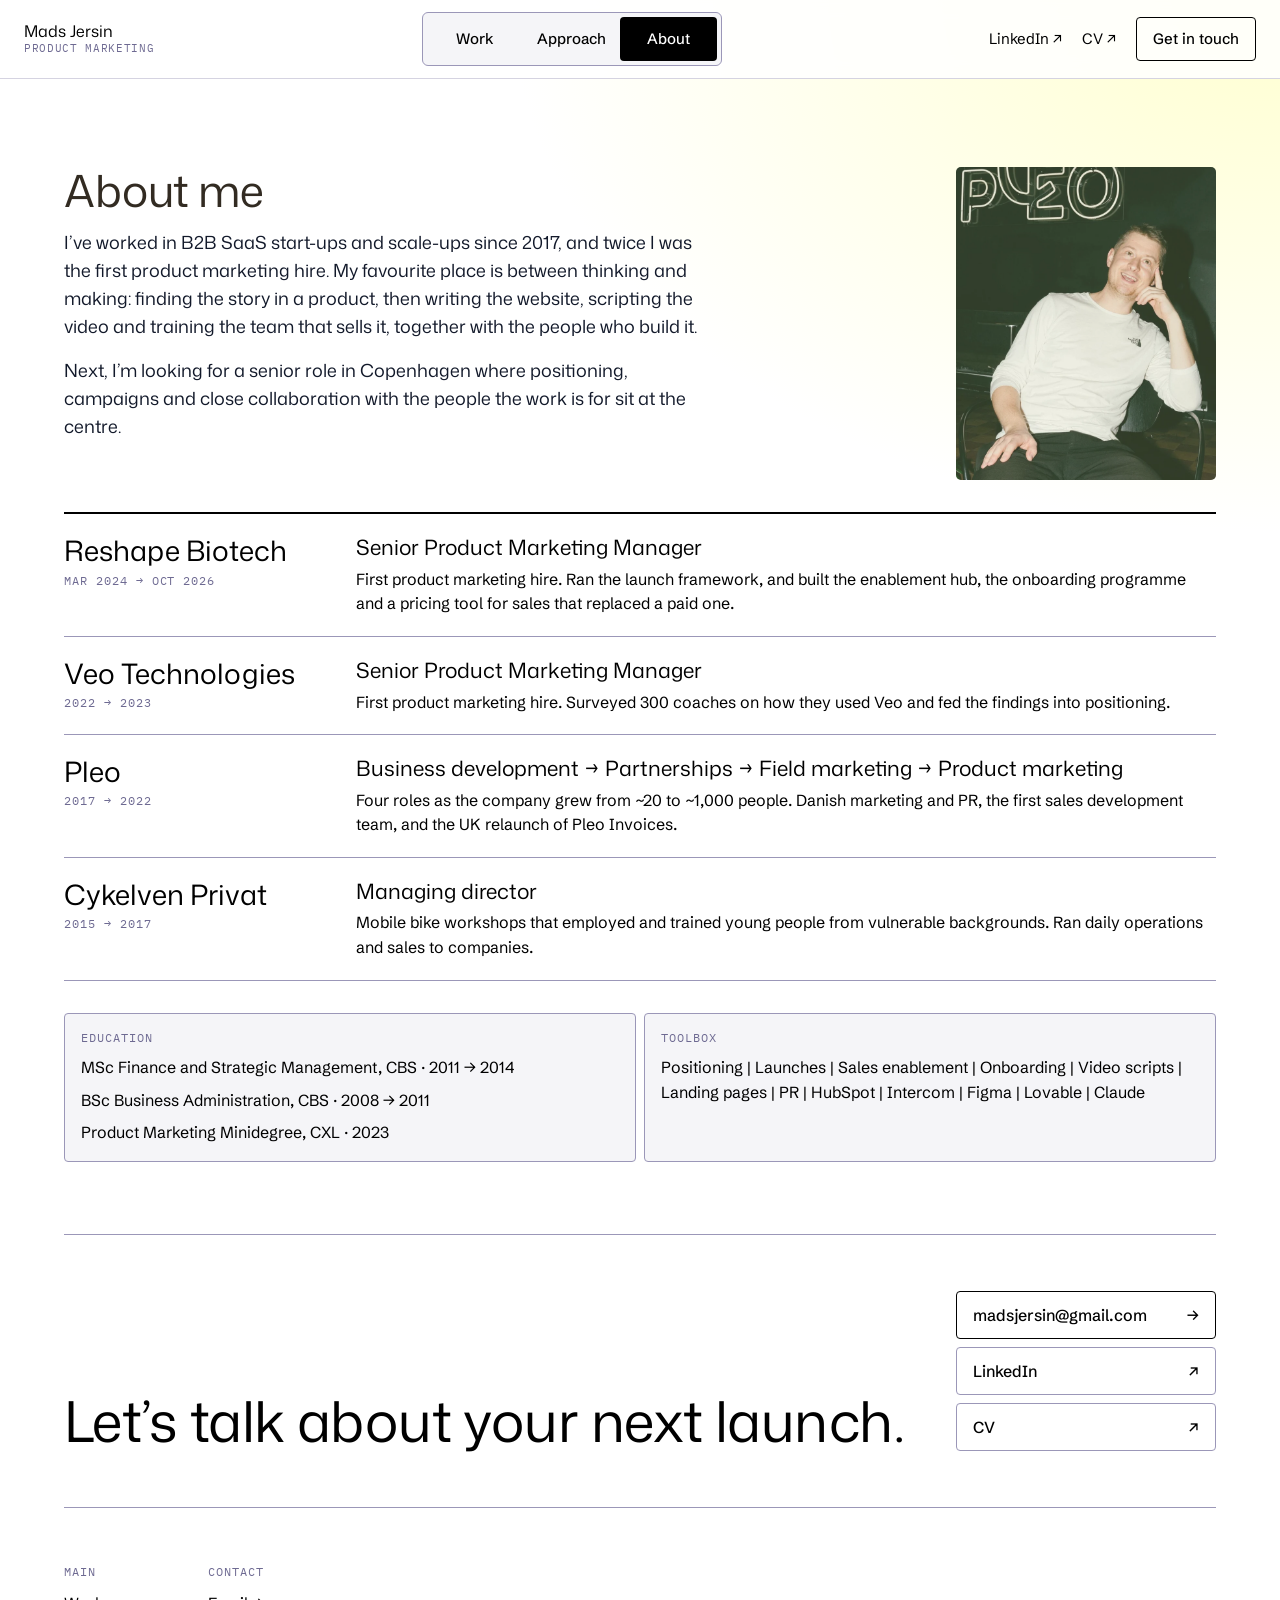
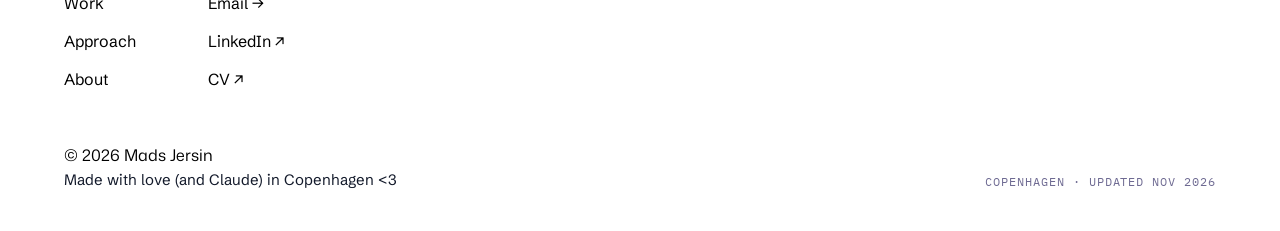
==== about/index.html @ 0ba7e27a "Add portfolio site: Work, Approach and About Static three-page portfolio built from build.py, with t" ====
<!doctype html>
<html lang="en">
<head>
<meta charset="utf-8">
<meta name="viewport" content="width=device-width, initial-scale=1">
<title>About · Mads Jersin</title>
<meta name="description" content="About Mads Jersin: product marketer in Copenhagen, twice the first product marketing hire, with roles at Reshape Biotech, Veo and Pleo.">
<meta property="og:title" content="About · Mads Jersin">
<meta property="og:description" content="About Mads Jersin: product marketer in Copenhagen, twice the first product marketing hire, with roles at Reshape Biotech, Veo and Pleo.">
<meta property="og:type" content="website">
<link rel="icon" href="../assets/favicon.svg" type="image/svg+xml">
<link rel="preconnect" href="https://fonts.googleapis.com">
<link rel="preconnect" href="https://fonts.gstatic.com" crossorigin>
<link rel="stylesheet" href="https://fonts.googleapis.com/css2?family=Mona+Sans:ital,wght@0,200..900;1,200..900&amp;family=Schibsted+Grotesk:wght@400..700&amp;family=IBM+Plex+Mono:wght@400;500&amp;display=swap">
<link rel="stylesheet" href="../assets/styles.css">
</head>
<body>
<header class="site-header">
<a class="brand" href="../"><span class="brand-name">Mads Jersin</span><span class="label">Product marketing</span></a>
<nav class="nav" aria-label="Main"><a href="../">Work</a><a href="../approach/">Approach</a><a href="../about/" aria-current="page">About</a></nav>
<div class="header-links">
<a href="https://www.linkedin.com/in/madsjersin/" target="_blank" rel="noopener">LinkedIn ↗</a>
<a href="https://drive.google.com/file/d/1JuSTkis4ubju15cBtVHwm5WneKTmhr91/view?usp=sharing" target="_blank" rel="noopener">CV ↗</a>
<a class="cta" href="mailto:madsjersin@gmail.com">Get in touch</a>
</div>
</header>
<main class="wrap">
<section class="section first">
<div class="about-top">
<div class="about-text">
<h1>About me</h1>
<p>I’ve worked in B2B SaaS start-ups and scale-ups since 2017, and twice I was the first product marketing hire. My favourite place is between thinking and making: finding the story in a product, then writing the website, scripting the video and training the team that sells it, together with the people who build it.</p>
<p>Next, I’m looking for a senior role in Copenhagen where positioning, campaigns and close collaboration with the people the work is for sit at the centre.</p>
</div>
<div class="portrait"><img src="../assets/img/mads-portrait.webp" alt="Portrait of Mads Jersin" width="800" height="1200"></div>
</div>
<div class="roles"><div class="role"><div class="role-co"><strong>Reshape Biotech</strong><span class="label">Mar 2024 → Oct 2026</span></div><div class="role-what"><strong>Senior Product Marketing Manager</strong><span>First product marketing hire. Ran the launch framework, and built the enablement hub, the onboarding programme and a pricing tool for sales that replaced a paid one.</span></div></div><div class="role"><div class="role-co"><strong>Veo Technologies</strong><span class="label">2022 → 2023</span></div><div class="role-what"><strong>Senior Product Marketing Manager</strong><span>First product marketing hire. Surveyed 300 coaches on how they used Veo and fed the findings into positioning.</span></div></div><div class="role"><div class="role-co"><strong>Pleo</strong><span class="label">2017 → 2022</span></div><div class="role-what"><strong>Business development → Partnerships → Field marketing → Product marketing</strong><span>Four roles as the company grew from ~20 to ~1,000 people. Danish marketing and PR, the first sales development team, and the UK relaunch of Pleo Invoices.</span></div></div><div class="role"><div class="role-co"><strong>Cykelven Privat</strong><span class="label">2015 → 2017</span></div><div class="role-what"><strong>Managing director</strong><span>Mobile bike workshops that employed and trained young people from vulnerable backgrounds. Ran daily operations and sales to companies.</span></div></div></div>
<div class="facts">
<div class="fact"><span class="label">Education</span><span>MSc Finance and Strategic Management, CBS · 2011 → 2014</span><span>BSc Business Administration, CBS · 2008 → 2011</span><span>Product Marketing Minidegree, CXL · 2023</span></div>
<div class="fact"><span class="label">Toolbox</span><span>Positioning | Launches | Sales enablement | Onboarding | Video scripts | Landing pages | PR | HubSpot | Intercom | Figma | Lovable | Claude</span></div>
</div>
</section>
<section class="contact" aria-label="Contact">
<h2>Let’s talk about your next launch.</h2>
<div class="contact-links">
<a href="mailto:madsjersin@gmail.com">madsjersin@gmail.com <span aria-hidden="true">→</span></a>
<a href="https://www.linkedin.com/in/madsjersin/" target="_blank" rel="noopener">LinkedIn <span aria-hidden="true">↗</span></a>
<a href="https://drive.google.com/file/d/1JuSTkis4ubju15cBtVHwm5WneKTmhr91/view?usp=sharing" target="_blank" rel="noopener">CV <span aria-hidden="true">↗</span></a>
</div>
</section>
<footer class="site-footer">
<div class="footer-cols">
<div><span class="label">Main</span><a href="../">Work</a><a href="../approach/">Approach</a><a href="../about/">About</a></div>
<div><span class="label">Contact</span><a href="mailto:madsjersin@gmail.com">Email →</a><a href="https://www.linkedin.com/in/madsjersin/" target="_blank" rel="noopener">LinkedIn ↗</a><a href="https://drive.google.com/file/d/1JuSTkis4ubju15cBtVHwm5WneKTmhr91/view?usp=sharing" target="_blank" rel="noopener">CV ↗</a></div>
</div>
<div class="footer-base">
<div><p>© 2026 Mads Jersin</p><p>Made with love (and Claude) in Copenhagen &lt;3</p></div>
<span class="label">Copenhagen · Updated Nov 2026</span>
</div>
</footer>
</main>
<dialog class="lightbox" id="lightbox" aria-label="Enlarged screenshot">
<figure><img alt=""><figcaption><span data-caption></span><button type="button">Close</button></figcaption></figure>
</dialog>
<script src="../assets/site.js"></script>
</body>
</html>
---- assets/styles.css ----
/* Mads Jersin — portfolio. Tokens follow the "Mads Jersin" design system. */
:root {
  --paper: #ffffff;
  --ink: #000000;
  --deep-ink: #12192a;
  --charcoal: #322b22;
  --lavender: #9b97b8;
  --lavender-ink: #6e6a92;
  --lavender-soft: #d5d3e1;
  --card: #f5f5f8;
  --display: "Mona Sans", "Helvetica Neue", Arial, sans-serif;
  --sans: "Schibsted Grotesk", "Helvetica Neue", Arial, sans-serif;
  --mono: "IBM Plex Mono", "SFMono-Regular", Menlo, monospace;
  --wrap: 1200px;
  --gutter: 24px;
}

@view-transition { navigation: auto; }

*, *::before, *::after { box-sizing: border-box; }
html { scroll-behavior: smooth; -webkit-text-size-adjust: 100%; }
body {
  margin: 0;
  color: var(--ink);
  font-family: var(--sans);
  font-size: 17px;
  line-height: 1.55;
  background:
    radial-gradient(1100px 760px at 100% 0%, rgba(255, 255, 196, 0.8) 0%, rgba(255, 255, 196, 0) 70%),
    var(--paper);
  background-repeat: no-repeat;
}
img { max-width: 100%; display: block; }
a { color: var(--ink); text-underline-offset: 3px; }
a:hover { color: var(--lavender-ink); }
:focus-visible { outline: 2px solid var(--ink); outline-offset: 2px; }
h1, h2, h3, p, figure, ul, ol { margin: 0; }
ul, ol { padding: 0; list-style: none; }

.wrap { max-width: var(--wrap); margin: 0 auto; padding: 0 var(--gutter); }
.label {
  font-family: var(--mono);
  font-size: 12px;
  line-height: 1.4;
  letter-spacing: 0.08em;
  text-transform: uppercase;
  color: var(--lavender-ink);
}

/* Header */
.site-header {
  position: sticky; top: 0; z-index: 20;
  display: flex; align-items: center; justify-content: space-between; gap: 16px;
  padding: 12px var(--gutter);
  background: rgba(255, 255, 255, 0.86);
  -webkit-backdrop-filter: blur(10px); backdrop-filter: blur(10px);
  border-bottom: 1px solid var(--lavender-soft);
}
.brand { display: flex; flex-direction: column; text-decoration: none; min-height: 44px; justify-content: center; }
.brand-name { font-family: var(--display); font-size: 16px; line-height: 1.2; }
.brand .label { font-size: 11px; letter-spacing: 0.06em; }
.nav {
  display: grid; grid-template-columns: repeat(3, minmax(0, 1fr));
  width: 300px; max-width: 100%; padding: 4px;
  background: var(--card); border: 1px solid var(--lavender); border-radius: 6px;
}
.nav a {
  display: flex; align-items: center; justify-content: center;
  min-height: 44px; border-radius: 4px;
  text-decoration: none; font-size: 15px; font-weight: 500;
}
.nav a[aria-current="page"] { background: var(--ink); color: #ffffff; view-transition-name: navpill; }
.header-links { display: flex; align-items: center; gap: 20px; font-size: 15px; }
.header-links a { text-decoration: none; min-height: 44px; display: inline-flex; align-items: center; white-space: nowrap; }
.header-links .cta { padding: 0 16px; border: 1px solid var(--ink); border-radius: 4px; font-weight: 500; }

/* Hero */
.hero { display: flex; flex-direction: column; gap: 24px; padding: 88px 0 48px; }
.hero h1 { font-family: var(--display); font-weight: 400; font-size: clamp(52px, 8vw, 104px); line-height: 1; letter-spacing: -0.02em; }
.lede { max-width: 820px; font-family: var(--display); font-style: italic; font-size: clamp(22px, 2.6vw, 32px); line-height: 1.3; }
.intro { max-width: 620px; font-family: var(--display); font-size: 18px; color: var(--deep-ink); }

.shorthand { display: flex; flex-direction: column; gap: 12px; padding-bottom: 88px; }
.stats { display: grid; grid-template-columns: repeat(4, minmax(0, 1fr)); gap: 8px; }
.stat {
  display: flex; flex-direction: column; justify-content: space-between; gap: 12px;
  min-height: 120px; padding: 16px;
  background: var(--card); border: 1px solid var(--lavender); border-radius: 4px;
}
.stat-num { font-family: var(--display); font-size: clamp(36px, 4.4vw, 54px); line-height: 1; color: var(--charcoal); }

/* Sections */
.section { display: flex; flex-direction: column; gap: 32px; padding: 72px 0; }
.section.ruled { border-top: 1px solid var(--lavender); }
.section.first { padding-top: 88px; }
.section-head { display: flex; flex-direction: column; gap: 12px; }
.section-head h1, .section-head h2 {
  font-family: var(--display); font-weight: 400; font-size: clamp(34px, 4.4vw, 44px);
  line-height: 1.05; letter-spacing: -0.01em; color: var(--charcoal);
}
.section-head p { max-width: 640px; }

/* Cards (details) */
.cards { display: flex; flex-direction: column; gap: 12px; }
.card { background: var(--paper); border: 1px solid var(--lavender); border-radius: 6px; scroll-margin-top: 96px; }
.card summary {
  display: grid; grid-template-columns: minmax(0, 1fr) auto 44px; gap: 16px 32px; align-items: start;
  padding: 20px; cursor: pointer; list-style: none; border-radius: 6px;
}
.card summary::-webkit-details-marker { display: none; }
.card summary:hover .plus { background: var(--ink); color: #ffffff; }
.card-text { display: flex; flex-direction: column; gap: 8px; min-width: 0; }
.card-text h3 { font-family: var(--display); font-weight: 400; font-size: clamp(24px, 3vw, 30px); line-height: 1.15; letter-spacing: -0.01em; }
.card-text p { max-width: 640px; }
.thumb { grid-column: 2; grid-row: 1; width: 280px; aspect-ratio: 16 / 10; border: 1px solid var(--lavender-soft); border-radius: 4px; overflow: hidden; background: var(--card); }
.thumb img { width: 100%; height: 100%; object-fit: cover; object-position: top; }
.card[open] .thumb { display: none; }
.plus {
  grid-column: -2; grid-row: 1;
  width: 44px; height: 44px; display: flex; align-items: center; justify-content: center;
  border: 1px solid var(--ink); border-radius: 4px; background: var(--paper);
  font-family: var(--display); font-size: 24px; line-height: 1; transition: background 160ms, color 160ms;
}
.plus span { display: block; transition: transform 240ms; }
.card[open] .plus span { transform: rotate(45deg); }

.result {
  grid-column: 2; grid-row: 1; width: 280px; display: flex; flex-direction: column; gap: 6px; padding: 12px 16px;
  background: var(--card); border: 1px solid var(--lavender); border-radius: 4px;
}
.result .label { font-size: 11px; letter-spacing: 0.06em; }
.result li { display: grid; grid-template-columns: 18px minmax(0, 1fr); font-size: 15px; line-height: 1.45; color: var(--charcoal); }
.result li + li { margin-top: 6px; }
.result li::before { content: "→"; color: var(--lavender-ink); }

.card-body { display: flex; flex-direction: column; gap: 20px; padding: 0 20px 20px; }
.note { max-width: 68ch; font-family: var(--display); font-size: 18px; color: var(--deep-ink); }

/* Story rows */
.story { max-width: 72ch; border-top: 2px solid var(--ink); }
.story > div { display: flex; flex-direction: column; gap: 4px; padding: 14px 0; border-bottom: 1px solid var(--lavender); }
.story dt { font-family: var(--mono); font-size: 11px; letter-spacing: 0.06em; text-transform: uppercase; color: var(--lavender-ink); }
.story dd { margin: 0; font-size: 16px; }
.tags { font-family: var(--mono); font-size: 12px; letter-spacing: 0.06em; text-transform: uppercase; }
.more { display: inline-flex; align-items: center; gap: 12px; align-self: flex-start; min-height: 48px; padding: 0 16px; border: 1px solid var(--ink); border-radius: 4px; text-decoration: none; font-weight: 500; font-size: 16px; }

/* Screenshot strip */
.strip-wrap { display: flex; flex-direction: column; gap: 12px; min-width: 0; }
.strip {
  display: flex; gap: 20px; overflow-x: auto; scroll-snap-type: x proximity;
  margin-right: -20px; padding: 4px 20px 16px 0; scrollbar-width: thin;
}
.shot { flex: none; display: flex; flex-direction: column; gap: 8px; scroll-snap-align: start; }
.shot figcaption { font-size: 14px; font-weight: 500; line-height: 1.3; }
.shot button {
  display: block; padding: 0; border: 1px solid var(--lavender-soft); border-radius: 4px; overflow: hidden;
  background: var(--card); cursor: zoom-in; height: clamp(240px, 30vw, 380px);
}
.shot img { height: 100%; width: auto; max-width: none; }
.strip-foot { display: flex; align-items: center; justify-content: space-between; gap: 12px; }
.strip-foot .label { font-size: 11px; letter-spacing: 0.06em; }
.arrows { display: flex; gap: 8px; }
.arrows button {
  width: 44px; height: 44px; padding: 0; background: var(--paper); border: 1px solid var(--lavender);
  border-radius: 4px; cursor: pointer; font-size: 18px; color: var(--ink);
}
.arrows button:disabled { color: var(--lavender-soft); border-color: var(--lavender-soft); cursor: default; }

/* Lightbox */
.lightbox { padding: 0; border: 0; background: transparent; max-width: min(96vw, 1400px); max-height: 94vh; }
.lightbox::backdrop { background: rgba(18, 25, 42, 0.82); }
.lightbox figure { display: flex; flex-direction: column; gap: 10px; }
.lightbox img { max-width: 100%; max-height: 84vh; width: auto; height: auto; margin: 0 auto; border-radius: 4px; background: var(--paper); }
.lightbox figcaption { display: flex; justify-content: space-between; align-items: center; gap: 16px; color: #ffffff; font-size: 15px; }
.lightbox button { min-height: 44px; padding: 0 16px; background: transparent; color: #ffffff; border: 1px solid #ffffff; border-radius: 4px; font: inherit; cursor: pointer; }

/* About */
.about-top { display: flex; flex-wrap: wrap; gap: 40px; align-items: flex-start; }
.about-text { flex: 999 1 520px; min-width: 0; display: flex; flex-direction: column; gap: 16px; }
.about-text h1 { font-family: var(--display); font-weight: 400; font-size: clamp(34px, 4.4vw, 44px); line-height: 1.05; letter-spacing: -0.01em; color: var(--charcoal); }
.about-text p { max-width: 640px; font-family: var(--display); font-size: 18px; color: var(--deep-ink); }
.portrait { position: relative; flex: 1 1 260px; max-width: 340px; aspect-ratio: 152 / 183; border-radius: 5px; overflow: hidden; }
.portrait img { width: 100%; height: 100%; object-fit: cover; }
.portrait::after { content: ""; position: absolute; inset: 0; background: rgba(255, 255, 196, 0.19); }
.roles { border-top: 2px solid var(--ink); }
.role { display: flex; flex-wrap: wrap; gap: 8px 32px; padding: 20px 0; border-bottom: 1px solid var(--lavender); }
.role-co { flex: 1 1 260px; display: flex; flex-direction: column; gap: 6px; }
.role-co strong { font-family: var(--display); font-weight: 400; font-size: 28px; line-height: 1.15; }
.role-what { flex: 999 1 420px; min-width: 0; display: flex; flex-direction: column; gap: 6px; }
.role-what strong { font-family: var(--display); font-weight: 400; font-size: 21px; line-height: 1.25; }
.role-what span { font-size: 16px; }
.facts { display: flex; flex-wrap: wrap; gap: 8px; }
.fact { flex: 1 1 320px; display: flex; flex-direction: column; gap: 8px; padding: 16px; background: var(--card); border: 1px solid var(--lavender); border-radius: 4px; font-size: 16px; }

/* Contact + footer */
.contact { display: flex; flex-wrap: wrap; align-items: flex-end; justify-content: space-between; gap: 24px; padding: 56px 0; border-top: 1px solid var(--lavender); }
.contact h2 { flex: 999 1 420px; font-family: var(--display); font-weight: 400; font-size: clamp(34px, 5vw, 56px); line-height: 1.05; letter-spacing: -0.01em; }
.contact-links { flex: 1 1 260px; max-width: 360px; display: flex; flex-direction: column; gap: 8px; }
.contact-links a { display: flex; align-items: center; justify-content: space-between; min-height: 48px; padding: 0 16px; border: 1px solid var(--lavender); border-radius: 4px; text-decoration: none; font-size: 16px; font-weight: 500; }
.contact-links a:first-child { border-color: var(--ink); }
.site-footer { display: flex; flex-direction: column; gap: 48px; padding: 56px 0 40px; border-top: 1px solid var(--lavender); }
.footer-cols { display: flex; flex-wrap: wrap; gap: 32px 72px; }
.footer-cols div { display: flex; flex-direction: column; gap: 6px; }
.footer-cols a { text-decoration: none; font-size: 16px; min-height: 32px; display: inline-flex; align-items: center; }
.footer-base { display: flex; flex-wrap: wrap; align-items: flex-end; justify-content: space-between; gap: 12px; }
.footer-base p { font-size: 15px; color: var(--deep-ink); }
.footer-base p:first-child { font-family: var(--display); font-size: 16px; color: var(--ink); }

/* Tablet */
@media (max-width: 960px) {
  .header-links a:not(.cta) { display: none; }
  .card summary { grid-template-columns: minmax(0, 1fr) 44px; }
  .thumb, .result { grid-column: 1 / -1; grid-row: 2; }
  .thumb { width: min(100%, 420px); }
  .result { width: min(100%, 420px); }
}

/* Phone */
@media (max-width: 640px) {
  :root { --gutter: 16px; }
  .site-header { padding: 8px var(--gutter); gap: 12px; }
  .brand .label, .header-links { display: none; }
  .nav { width: auto; flex: 0 1 252px; }
  .nav a { font-size: 14px; }
  .hero { padding: 48px 0 40px; gap: 20px; }
  .shorthand { padding-bottom: 56px; }
  .stats { grid-template-columns: repeat(2, minmax(0, 1fr)); }
  .stat { min-height: 104px; padding: 12px; }
  .stat .label { font-size: 11px; letter-spacing: 0.06em; }
  .section { padding: 56px 0; gap: 24px; }
  .section.first { padding-top: 48px; }
  .card summary { padding: 16px; gap: 14px 12px; }
  .card-body { padding: 0 16px 16px; }
  .thumb, .result { width: 100%; }
  .strip { margin-right: -16px; padding-right: 16px; gap: 14px; }
  .shot button { height: 260px; }
  .contact { padding: 48px 0; }
  .contact-links { max-width: none; }
}

@media (prefers-reduced-motion: reduce) {
  html { scroll-behavior: auto; }
  .plus, .plus span { transition: none; }
  @view-transition { navigation: none; }
}
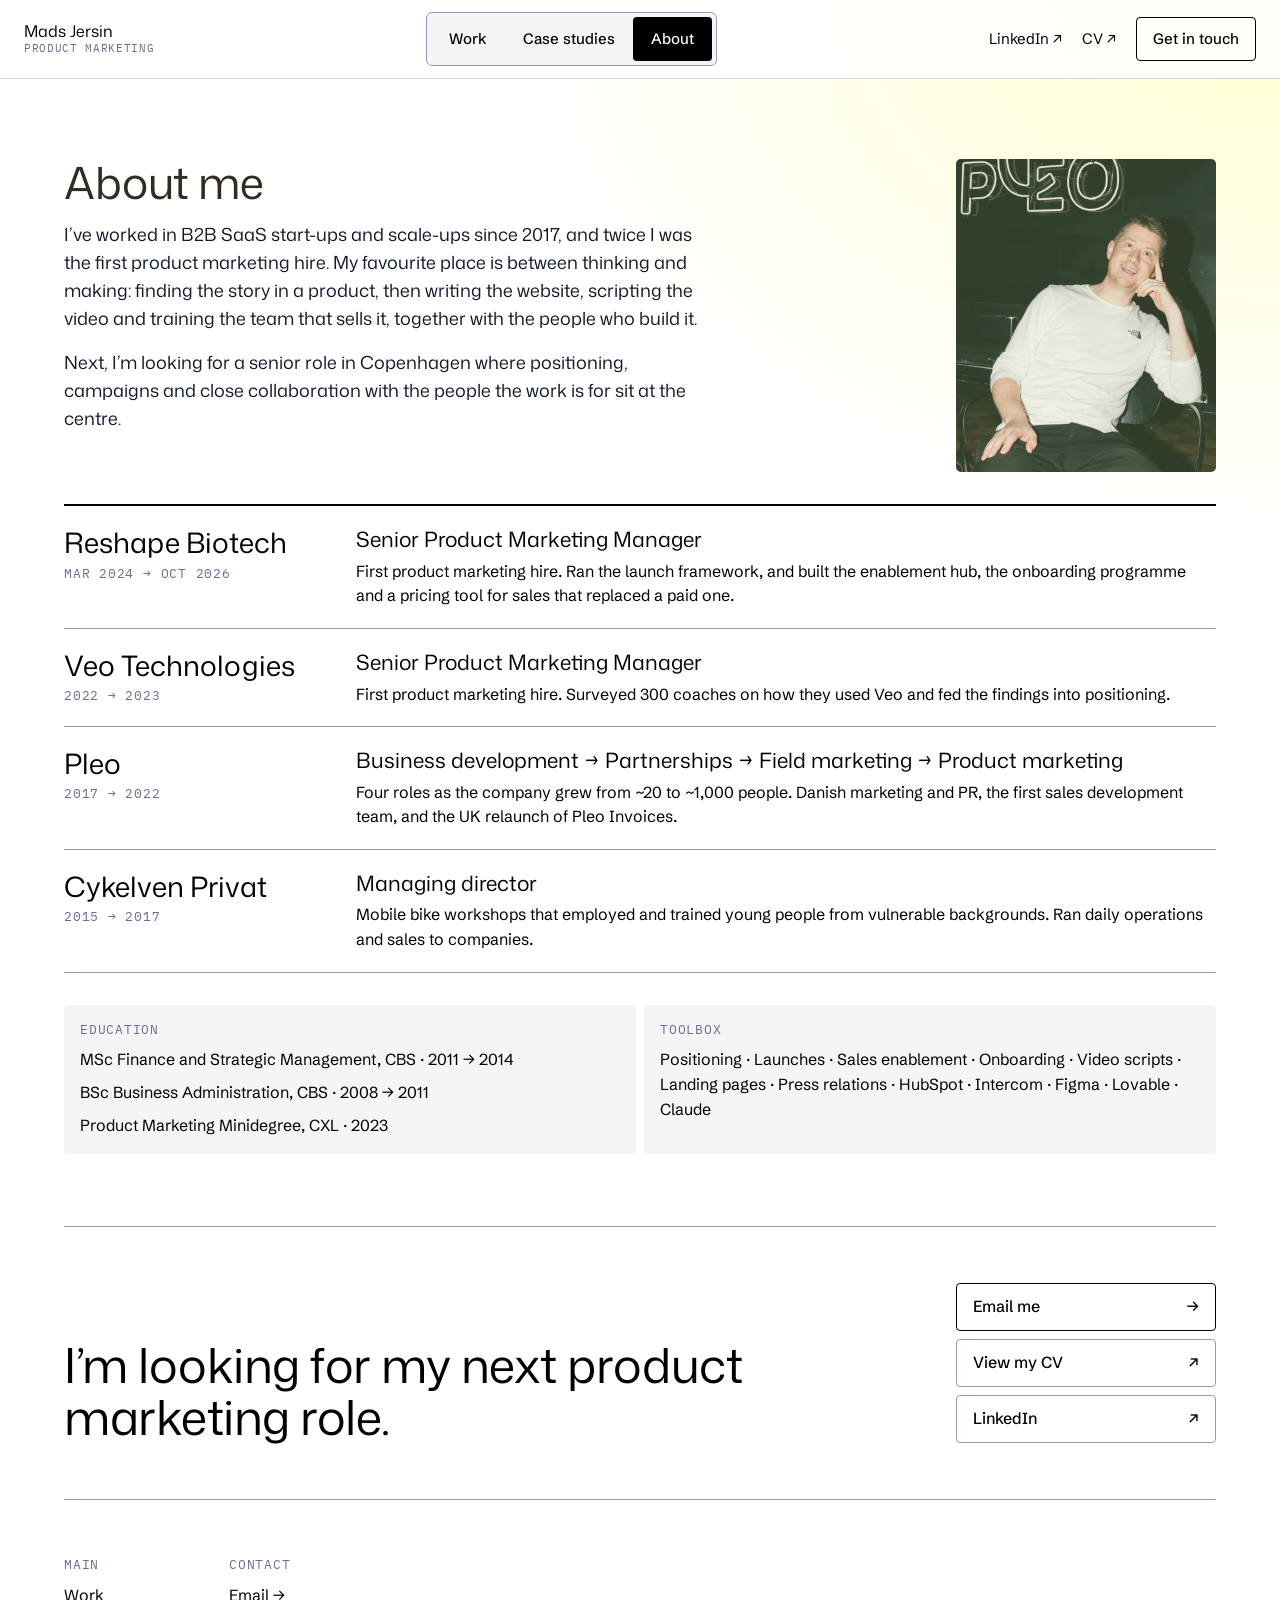
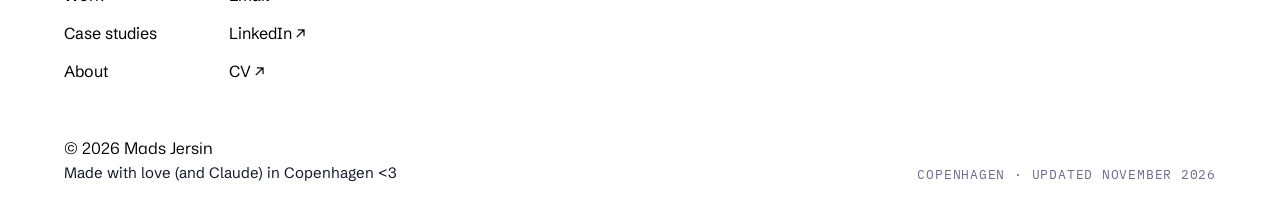
==== commit 26e8b26b: "Apply design review: no blurred images, case studies, featured launch - Work: proposition-led hero w" ====
--- a/about/index.html
+++ b/about/index.html
@@ -17,7 +17,7 @@
 <body>
 <header class="site-header">
 <a class="brand" href="../"><span class="brand-name">Mads Jersin</span><span class="label">Product marketing</span></a>
-<nav class="nav" aria-label="Main"><a href="../">Work</a><a href="../approach/">Approach</a><a href="../about/" aria-current="page">About</a></nav>
+<nav class="nav" aria-label="Main"><a href="../">Work</a><a href="../case-studies/">Case studies</a><a href="../about/" aria-current="page">About</a></nav>
 <div class="header-links">
 <a href="https://www.linkedin.com/in/madsjersin/" target="_blank" rel="noopener">LinkedIn ↗</a>
 <a href="https://drive.google.com/file/d/1JuSTkis4ubju15cBtVHwm5WneKTmhr91/view?usp=sharing" target="_blank" rel="noopener">CV ↗</a>
@@ -37,30 +37,36 @@
 <div class="roles"><div class="role"><div class="role-co"><strong>Reshape Biotech</strong><span class="label">Mar 2024 → Oct 2026</span></div><div class="role-what"><strong>Senior Product Marketing Manager</strong><span>First product marketing hire. Ran the launch framework, and built the enablement hub, the onboarding programme and a pricing tool for sales that replaced a paid one.</span></div></div><div class="role"><div class="role-co"><strong>Veo Technologies</strong><span class="label">2022 → 2023</span></div><div class="role-what"><strong>Senior Product Marketing Manager</strong><span>First product marketing hire. Surveyed 300 coaches on how they used Veo and fed the findings into positioning.</span></div></div><div class="role"><div class="role-co"><strong>Pleo</strong><span class="label">2017 → 2022</span></div><div class="role-what"><strong>Business development → Partnerships → Field marketing → Product marketing</strong><span>Four roles as the company grew from ~20 to ~1,000 people. Danish marketing and PR, the first sales development team, and the UK relaunch of Pleo Invoices.</span></div></div><div class="role"><div class="role-co"><strong>Cykelven Privat</strong><span class="label">2015 → 2017</span></div><div class="role-what"><strong>Managing director</strong><span>Mobile bike workshops that employed and trained young people from vulnerable backgrounds. Ran daily operations and sales to companies.</span></div></div></div>
 <div class="facts">
 <div class="fact"><span class="label">Education</span><span>MSc Finance and Strategic Management, CBS · 2011 → 2014</span><span>BSc Business Administration, CBS · 2008 → 2011</span><span>Product Marketing Minidegree, CXL · 2023</span></div>
-<div class="fact"><span class="label">Toolbox</span><span>Positioning | Launches | Sales enablement | Onboarding | Video scripts | Landing pages | PR | HubSpot | Intercom | Figma | Lovable | Claude</span></div>
+<div class="fact"><span class="label">Toolbox</span><span>Positioning · Launches · Sales enablement · Onboarding · Video scripts · Landing pages · Press relations · HubSpot · Intercom · Figma · Lovable · Claude</span></div>
 </div>
 </section>
 <section class="contact" aria-label="Contact">
-<h2>Let’s talk about your next launch.</h2>
+<h2>I’m looking for my next product marketing role.</h2>
 <div class="contact-links">
-<a href="mailto:madsjersin@gmail.com">madsjersin@gmail.com <span aria-hidden="true">→</span></a>
+<a href="mailto:madsjersin@gmail.com">Email me <span aria-hidden="true">→</span></a>
+<a href="https://drive.google.com/file/d/1JuSTkis4ubju15cBtVHwm5WneKTmhr91/view?usp=sharing" target="_blank" rel="noopener">View my CV <span aria-hidden="true">↗</span></a>
 <a href="https://www.linkedin.com/in/madsjersin/" target="_blank" rel="noopener">LinkedIn <span aria-hidden="true">↗</span></a>
-<a href="https://drive.google.com/file/d/1JuSTkis4ubju15cBtVHwm5WneKTmhr91/view?usp=sharing" target="_blank" rel="noopener">CV <span aria-hidden="true">↗</span></a>
 </div>
 </section>
 <footer class="site-footer">
 <div class="footer-cols">
-<div><span class="label">Main</span><a href="../">Work</a><a href="../approach/">Approach</a><a href="../about/">About</a></div>
+<div><span class="label">Main</span><a href="../">Work</a><a href="../case-studies/">Case studies</a><a href="../about/">About</a></div>
 <div><span class="label">Contact</span><a href="mailto:madsjersin@gmail.com">Email →</a><a href="https://www.linkedin.com/in/madsjersin/" target="_blank" rel="noopener">LinkedIn ↗</a><a href="https://drive.google.com/file/d/1JuSTkis4ubju15cBtVHwm5WneKTmhr91/view?usp=sharing" target="_blank" rel="noopener">CV ↗</a></div>
 </div>
 <div class="footer-base">
 <div><p>© 2026 Mads Jersin</p><p>Made with love (and Claude) in Copenhagen &lt;3</p></div>
-<span class="label">Copenhagen · Updated Nov 2026</span>
+<span class="label">Copenhagen · Updated November 2026</span>
 </div>
 </footer>
 </main>
-<dialog class="lightbox" id="lightbox" aria-label="Enlarged screenshot">
-<figure><img alt=""><figcaption><span data-caption></span><button type="button">Close</button></figcaption></figure>
+<dialog class="lightbox" id="lightbox" aria-label="Enlarged image">
+<figure>
+<img alt="">
+<figcaption>
+<div class="lb-text"><strong data-caption></strong><span data-desc></span></div>
+<div class="lb-controls"><span class="lb-count" data-count></span><button type="button" data-step="-1" aria-label="Previous image">←</button><button type="button" data-step="1" aria-label="Next image">→</button><button type="button" data-close>Close</button></div>
+</figcaption>
+</figure>
 </dialog>
 <script src="../assets/site.js"></script>
 </body>
--- a/assets/styles.css
+++ b/assets/styles.css
@@ -34,15 +34,15 @@
 a { color: var(--ink); text-underline-offset: 3px; }
 a:hover { color: var(--lavender-ink); }
 :focus-visible { outline: 2px solid var(--ink); outline-offset: 2px; }
-h1, h2, h3, p, figure, ul, ol { margin: 0; }
+h1, h2, h3, p, figure, ul, ol, dl, dd { margin: 0; }
 ul, ol { padding: 0; list-style: none; }
 
 .wrap { max-width: var(--wrap); margin: 0 auto; padding: 0 var(--gutter); }
 .label {
   font-family: var(--mono);
-  font-size: 12px;
+  font-size: 13px;
   line-height: 1.4;
-  letter-spacing: 0.08em;
+  letter-spacing: 0.06em;
   text-transform: uppercase;
   color: var(--lavender-ink);
 }
@@ -57,48 +57,64 @@
   border-bottom: 1px solid var(--lavender-soft);
 }
 .brand { display: flex; flex-direction: column; text-decoration: none; min-height: 44px; justify-content: center; }
-.brand-name { font-family: var(--display); font-size: 16px; line-height: 1.2; }
-.brand .label { font-size: 11px; letter-spacing: 0.06em; }
+.brand-name { font-family: var(--display); font-size: 16px; line-height: 1.2; white-space: nowrap; }
+.brand .label { font-size: 11px; }
 .nav {
-  display: grid; grid-template-columns: repeat(3, minmax(0, 1fr));
-  width: 300px; max-width: 100%; padding: 4px;
+  display: grid; grid-template-columns: repeat(3, auto);
+  padding: 4px;
   background: var(--card); border: 1px solid var(--lavender); border-radius: 6px;
 }
 .nav a {
   display: flex; align-items: center; justify-content: center;
-  min-height: 44px; border-radius: 4px;
-  text-decoration: none; font-size: 15px; font-weight: 500;
+  min-height: 44px; padding: 0 18px; border-radius: 4px;
+  text-decoration: none; font-size: 15px; font-weight: 500; white-space: nowrap;
 }
 .nav a[aria-current="page"] { background: var(--ink); color: #ffffff; view-transition-name: navpill; }
 .header-links { display: flex; align-items: center; gap: 20px; font-size: 15px; }
 .header-links a { text-decoration: none; min-height: 44px; display: inline-flex; align-items: center; white-space: nowrap; }
 .header-links .cta { padding: 0 16px; border: 1px solid var(--ink); border-radius: 4px; font-weight: 500; }
 
+/* Buttons */
+.button, .more {
+  display: inline-flex; align-items: center; gap: 10px; min-height: 48px; padding: 0 18px;
+  border: 1px solid var(--lavender); border-radius: 4px; background: var(--paper);
+  text-decoration: none; font-size: 16px; font-weight: 500; white-space: nowrap;
+}
+.button.primary { background: var(--ink); border-color: var(--ink); color: #ffffff; }
+.button.primary:hover { background: var(--deep-ink); color: #ffffff; }
+.more { align-self: flex-start; border-color: var(--ink); }
+
 /* Hero */
-.hero { display: flex; flex-direction: column; gap: 24px; padding: 88px 0 48px; }
-.hero h1 { font-family: var(--display); font-weight: 400; font-size: clamp(52px, 8vw, 104px); line-height: 1; letter-spacing: -0.02em; }
-.lede { max-width: 820px; font-family: var(--display); font-style: italic; font-size: clamp(22px, 2.6vw, 32px); line-height: 1.3; }
-.intro { max-width: 620px; font-family: var(--display); font-size: 18px; color: var(--deep-ink); }
-
-.shorthand { display: flex; flex-direction: column; gap: 12px; padding-bottom: 88px; }
-.stats { display: grid; grid-template-columns: repeat(4, minmax(0, 1fr)); gap: 8px; }
-.stat {
-  display: flex; flex-direction: column; justify-content: space-between; gap: 12px;
-  min-height: 120px; padding: 16px;
-  background: var(--card); border: 1px solid var(--lavender); border-radius: 4px;
-}
-.stat-num { font-family: var(--display); font-size: clamp(36px, 4.4vw, 54px); line-height: 1; color: var(--charcoal); }
+.hero { display: flex; flex-direction: column; gap: 22px; padding: 72px 0 40px; }
+.hero h1 { max-width: 920px; font-family: var(--display); font-weight: 400; font-size: clamp(32px, 4.6vw, 56px); line-height: 1.08; letter-spacing: -0.015em; }
+.intro { max-width: 640px; font-family: var(--display); font-size: 19px; color: var(--deep-ink); }
+.hero-actions { display: flex; flex-wrap: wrap; gap: 8px; }
+.stats { display: flex; flex-wrap: wrap; gap: 10px 32px; padding-top: 18px; border-top: 1px solid var(--lavender-soft); }
+.stats li { font-size: 15px; line-height: 1.35; color: var(--deep-ink); }
+.stats strong { font-family: var(--display); font-weight: 400; font-size: 22px; color: var(--charcoal); margin-right: 4px; }
+
+/* Featured case */
+.featured {
+  display: grid; grid-template-columns: minmax(0, 1.1fr) minmax(0, 1fr); gap: 32px; align-items: center;
+  margin-bottom: 72px; padding: 16px; border: 1px solid var(--lavender); border-radius: 6px; background: var(--paper);
+}
+.featured-img { display: block; border-radius: 4px; overflow: hidden; aspect-ratio: 16 / 9; background: var(--card); }
+.featured-img img { width: 100%; height: 100%; object-fit: cover; }
+.featured-text { display: flex; flex-direction: column; gap: 12px; padding-right: 16px; }
+.featured-text h2 { font-family: var(--display); font-weight: 400; font-size: clamp(26px, 3vw, 34px); line-height: 1.1; letter-spacing: -0.01em; }
+.featured-text h2 a { text-decoration: none; }
+.featured-result { font-family: var(--display); font-size: 18px; color: var(--charcoal); }
 
 /* Sections */
 .section { display: flex; flex-direction: column; gap: 32px; padding: 72px 0; }
 .section.ruled { border-top: 1px solid var(--lavender); }
-.section.first { padding-top: 88px; }
+.section.first { padding-top: 80px; }
 .section-head { display: flex; flex-direction: column; gap: 12px; }
 .section-head h1, .section-head h2 {
   font-family: var(--display); font-weight: 400; font-size: clamp(34px, 4.4vw, 44px);
   line-height: 1.05; letter-spacing: -0.01em; color: var(--charcoal);
 }
-.section-head p { max-width: 640px; }
+.section-head p { max-width: 660px; }
 
 /* Cards (details) */
 .cards { display: flex; flex-direction: column; gap: 12px; }
@@ -110,7 +126,7 @@
 .card summary::-webkit-details-marker { display: none; }
 .card summary:hover .plus { background: var(--ink); color: #ffffff; }
 .card-text { display: flex; flex-direction: column; gap: 8px; min-width: 0; }
-.card-text h3 { font-family: var(--display); font-weight: 400; font-size: clamp(24px, 3vw, 30px); line-height: 1.15; letter-spacing: -0.01em; }
+.card-text h2, .card-text h3 { font-family: var(--display); font-weight: 400; font-size: clamp(24px, 3vw, 30px); line-height: 1.15; letter-spacing: -0.01em; }
 .card-text p { max-width: 640px; }
 .thumb { grid-column: 2; grid-row: 1; width: 280px; aspect-ratio: 16 / 10; border: 1px solid var(--lavender-soft); border-radius: 4px; overflow: hidden; background: var(--card); }
 .thumb img { width: 100%; height: 100%; object-fit: cover; object-position: top; }
@@ -125,40 +141,49 @@
 .card[open] .plus span { transform: rotate(45deg); }
 
 .result {
-  grid-column: 2; grid-row: 1; width: 280px; display: flex; flex-direction: column; gap: 6px; padding: 12px 16px;
-  background: var(--card); border: 1px solid var(--lavender); border-radius: 4px;
-}
-.result .label { font-size: 11px; letter-spacing: 0.06em; }
+  grid-column: 2; grid-row: 1; width: 300px; display: flex; flex-direction: column; gap: 6px; padding: 12px 16px;
+  background: var(--card); border-radius: 4px;
+}
 .result li { display: grid; grid-template-columns: 18px minmax(0, 1fr); font-size: 15px; line-height: 1.45; color: var(--charcoal); }
 .result li + li { margin-top: 6px; }
 .result li::before { content: "→"; color: var(--lavender-ink); }
 
-.card-body { display: flex; flex-direction: column; gap: 20px; padding: 0 20px 20px; }
+.card-body { display: flex; flex-direction: column; gap: 24px; padding: 0 20px 20px; }
 .note { max-width: 68ch; font-family: var(--display); font-size: 18px; color: var(--deep-ink); }
 
-/* Story rows */
+/* Positioning excerpt */
+.excerpt { max-width: 72ch; display: flex; flex-direction: column; gap: 10px; }
+.excerpt dl { border-top: 2px solid var(--ink); }
+.excerpt dl > div { display: grid; grid-template-columns: 220px minmax(0, 1fr); gap: 4px 24px; padding: 12px 0; border-bottom: 1px solid var(--lavender); }
+.excerpt dt { font-weight: 500; font-size: 15px; }
+.excerpt dd { font-family: var(--display); font-size: 17px; color: var(--deep-ink); }
+
+/* Case study facts + story */
+.facts-line { display: grid; grid-template-columns: repeat(3, minmax(0, 1fr)); gap: 12px 24px; max-width: 900px; }
+.facts-line dt { font-family: var(--mono); font-size: 12px; letter-spacing: 0.06em; text-transform: uppercase; color: var(--lavender-ink); }
+.facts-line dd { font-size: 15px; line-height: 1.45; }
 .story { max-width: 72ch; border-top: 2px solid var(--ink); }
 .story > div { display: flex; flex-direction: column; gap: 4px; padding: 14px 0; border-bottom: 1px solid var(--lavender); }
-.story dt { font-family: var(--mono); font-size: 11px; letter-spacing: 0.06em; text-transform: uppercase; color: var(--lavender-ink); }
-.story dd { margin: 0; font-size: 16px; }
-.tags { font-family: var(--mono); font-size: 12px; letter-spacing: 0.06em; text-transform: uppercase; }
-.more { display: inline-flex; align-items: center; gap: 12px; align-self: flex-start; min-height: 48px; padding: 0 16px; border: 1px solid var(--ink); border-radius: 4px; text-decoration: none; font-weight: 500; font-size: 16px; }
+.story dt { font-family: var(--mono); font-size: 12px; letter-spacing: 0.06em; text-transform: uppercase; color: var(--lavender-ink); }
+.story dd { font-size: 16px; }
 
 /* Screenshot strip */
 .strip-wrap { display: flex; flex-direction: column; gap: 12px; min-width: 0; }
 .strip {
-  display: flex; gap: 20px; overflow-x: auto; scroll-snap-type: x proximity;
-  margin-right: -20px; padding: 4px 20px 16px 0; scrollbar-width: thin;
-}
-.shot { flex: none; display: flex; flex-direction: column; gap: 8px; scroll-snap-align: start; }
-.shot figcaption { font-size: 14px; font-weight: 500; line-height: 1.3; }
+  --h: clamp(240px, 28vw, 360px);
+  display: flex; gap: 24px; overflow-x: auto; scroll-snap-type: x mandatory;
+  margin-right: -20px; padding: 4px 20px 12px 0; scrollbar-width: thin;
+}
+.shot { flex: none; width: calc(var(--h) * var(--r)); min-width: 200px; max-width: 640px; display: flex; flex-direction: column; gap: 8px; scroll-snap-align: start; }
+.shot figcaption { font-size: 15px; font-weight: 500; line-height: 1.3; }
 .shot button {
-  display: block; padding: 0; border: 1px solid var(--lavender-soft); border-radius: 4px; overflow: hidden;
-  background: var(--card); cursor: zoom-in; height: clamp(240px, 30vw, 380px);
-}
-.shot img { height: 100%; width: auto; max-width: none; }
+  display: block; width: 100%; height: var(--h); padding: 0; border: 1px solid var(--lavender-soft); border-radius: 4px; overflow: hidden;
+  background: var(--card); cursor: zoom-in;
+}
+.shot img { width: 100%; height: 100%; object-fit: contain; }
+.shot-desc { font-size: 14px; line-height: 1.45; color: var(--deep-ink); }
 .strip-foot { display: flex; align-items: center; justify-content: space-between; gap: 12px; }
-.strip-foot .label { font-size: 11px; letter-spacing: 0.06em; }
+.count { font-family: var(--mono); font-size: 13px; color: var(--lavender-ink); }
 .arrows { display: flex; gap: 8px; }
 .arrows button {
   width: 44px; height: 44px; padding: 0; background: var(--paper); border: 1px solid var(--lavender);
@@ -167,12 +192,17 @@
 .arrows button:disabled { color: var(--lavender-soft); border-color: var(--lavender-soft); cursor: default; }
 
 /* Lightbox */
-.lightbox { padding: 0; border: 0; background: transparent; max-width: min(96vw, 1400px); max-height: 94vh; }
-.lightbox::backdrop { background: rgba(18, 25, 42, 0.82); }
-.lightbox figure { display: flex; flex-direction: column; gap: 10px; }
-.lightbox img { max-width: 100%; max-height: 84vh; width: auto; height: auto; margin: 0 auto; border-radius: 4px; background: var(--paper); }
-.lightbox figcaption { display: flex; justify-content: space-between; align-items: center; gap: 16px; color: #ffffff; font-size: 15px; }
-.lightbox button { min-height: 44px; padding: 0 16px; background: transparent; color: #ffffff; border: 1px solid #ffffff; border-radius: 4px; font: inherit; cursor: pointer; }
+.lightbox { padding: 0; border: 0; background: transparent; width: min(96vw, 1400px); max-width: none; max-height: 96vh; overflow: auto; }
+.lightbox::backdrop { background: rgba(18, 25, 42, 0.95); }
+.lightbox figure { display: flex; flex-direction: column; gap: 12px; }
+.lightbox img { max-width: 100%; max-height: 80vh; width: auto; height: auto; margin: 0 auto; border-radius: 4px; background: var(--paper); }
+.lightbox figcaption { display: flex; flex-wrap: wrap; justify-content: space-between; align-items: center; gap: 12px 24px; color: #ffffff; }
+.lb-text { display: flex; flex-direction: column; gap: 2px; max-width: 70ch; font-size: 15px; }
+.lb-text strong { font-weight: 500; font-size: 16px; }
+.lb-controls { display: flex; align-items: center; gap: 8px; }
+.lb-count { font-family: var(--mono); font-size: 13px; margin-right: 8px; }
+.lightbox button { min-width: 44px; min-height: 44px; padding: 0 14px; background: transparent; color: #ffffff; border: 1px solid #ffffff; border-radius: 4px; font: inherit; cursor: pointer; }
+.lightbox button:disabled { opacity: 0.35; cursor: default; }
 
 /* About */
 .about-top { display: flex; flex-wrap: wrap; gap: 40px; align-items: flex-start; }
@@ -190,11 +220,11 @@
 .role-what strong { font-family: var(--display); font-weight: 400; font-size: 21px; line-height: 1.25; }
 .role-what span { font-size: 16px; }
 .facts { display: flex; flex-wrap: wrap; gap: 8px; }
-.fact { flex: 1 1 320px; display: flex; flex-direction: column; gap: 8px; padding: 16px; background: var(--card); border: 1px solid var(--lavender); border-radius: 4px; font-size: 16px; }
+.fact { flex: 1 1 320px; display: flex; flex-direction: column; gap: 8px; padding: 16px; background: var(--card); border-radius: 4px; font-size: 16px; }
 
 /* Contact + footer */
 .contact { display: flex; flex-wrap: wrap; align-items: flex-end; justify-content: space-between; gap: 24px; padding: 56px 0; border-top: 1px solid var(--lavender); }
-.contact h2 { flex: 999 1 420px; font-family: var(--display); font-weight: 400; font-size: clamp(34px, 5vw, 56px); line-height: 1.05; letter-spacing: -0.01em; }
+.contact h2 { flex: 999 1 420px; font-family: var(--display); font-weight: 400; font-size: clamp(30px, 4.4vw, 48px); line-height: 1.08; letter-spacing: -0.01em; }
 .contact-links { flex: 1 1 260px; max-width: 360px; display: flex; flex-direction: column; gap: 8px; }
 .contact-links a { display: flex; align-items: center; justify-content: space-between; min-height: 48px; padding: 0 16px; border: 1px solid var(--lavender); border-radius: 4px; text-decoration: none; font-size: 16px; font-weight: 500; }
 .contact-links a:first-child { border-color: var(--ink); }
@@ -212,30 +242,42 @@
   .card summary { grid-template-columns: minmax(0, 1fr) 44px; }
   .thumb, .result { grid-column: 1 / -1; grid-row: 2; }
   .thumb { width: min(100%, 420px); }
-  .result { width: min(100%, 420px); }
+  .result { width: min(100%, 460px); }
+  .featured { grid-template-columns: 1fr; gap: 20px; }
+  .featured-text { padding: 0 4px 4px; }
+  .facts-line { grid-template-columns: 1fr; }
+  .excerpt dl > div { grid-template-columns: 1fr; }
 }
 
 /* Phone */
 @media (max-width: 640px) {
   :root { --gutter: 16px; }
-  .site-header { padding: 8px var(--gutter); gap: 12px; }
+  .site-header { padding: 8px var(--gutter); gap: 10px; }
   .brand .label, .header-links { display: none; }
-  .nav { width: auto; flex: 0 1 252px; }
-  .nav a { font-size: 14px; }
-  .hero { padding: 48px 0 40px; gap: 20px; }
-  .shorthand { padding-bottom: 56px; }
-  .stats { grid-template-columns: repeat(2, minmax(0, 1fr)); }
-  .stat { min-height: 104px; padding: 12px; }
-  .stat .label { font-size: 11px; letter-spacing: 0.06em; }
+  .nav a { padding: 0 12px; font-size: 14px; }
+  .hero { padding: 40px 0 32px; gap: 18px; }
+  .intro { font-size: 17px; }
+  .hero-actions .button { flex: 1 1 auto; justify-content: center; }
+  .hero-actions .primary { flex-basis: 100%; }
+  .stats { flex-direction: column; gap: 6px; }
+  .featured { margin-bottom: 48px; padding: 12px; }
   .section { padding: 56px 0; gap: 24px; }
-  .section.first { padding-top: 48px; }
+  .section.first { padding-top: 40px; }
   .card summary { padding: 16px; gap: 14px 12px; }
   .card-body { padding: 0 16px 16px; }
   .thumb, .result { width: 100%; }
   .strip { margin-right: -16px; padding-right: 16px; gap: 14px; }
-  .shot button { height: 260px; }
+  .shot { width: 78vw; min-width: 0; max-width: none; }
+  .shot button { height: auto; aspect-ratio: 4 / 3; }
   .contact { padding: 48px 0; }
   .contact-links { max-width: none; }
+}
+
+/* Very narrow phones: name on its own row, nav full width below */
+@media (max-width: 360px) {
+  .site-header { flex-wrap: wrap; }
+  .nav { flex: 1 1 100%; grid-template-columns: repeat(3, minmax(0, 1fr)); }
+  .nav a { padding: 0 6px; }
 }
 
 @media (prefers-reduced-motion: reduce) {
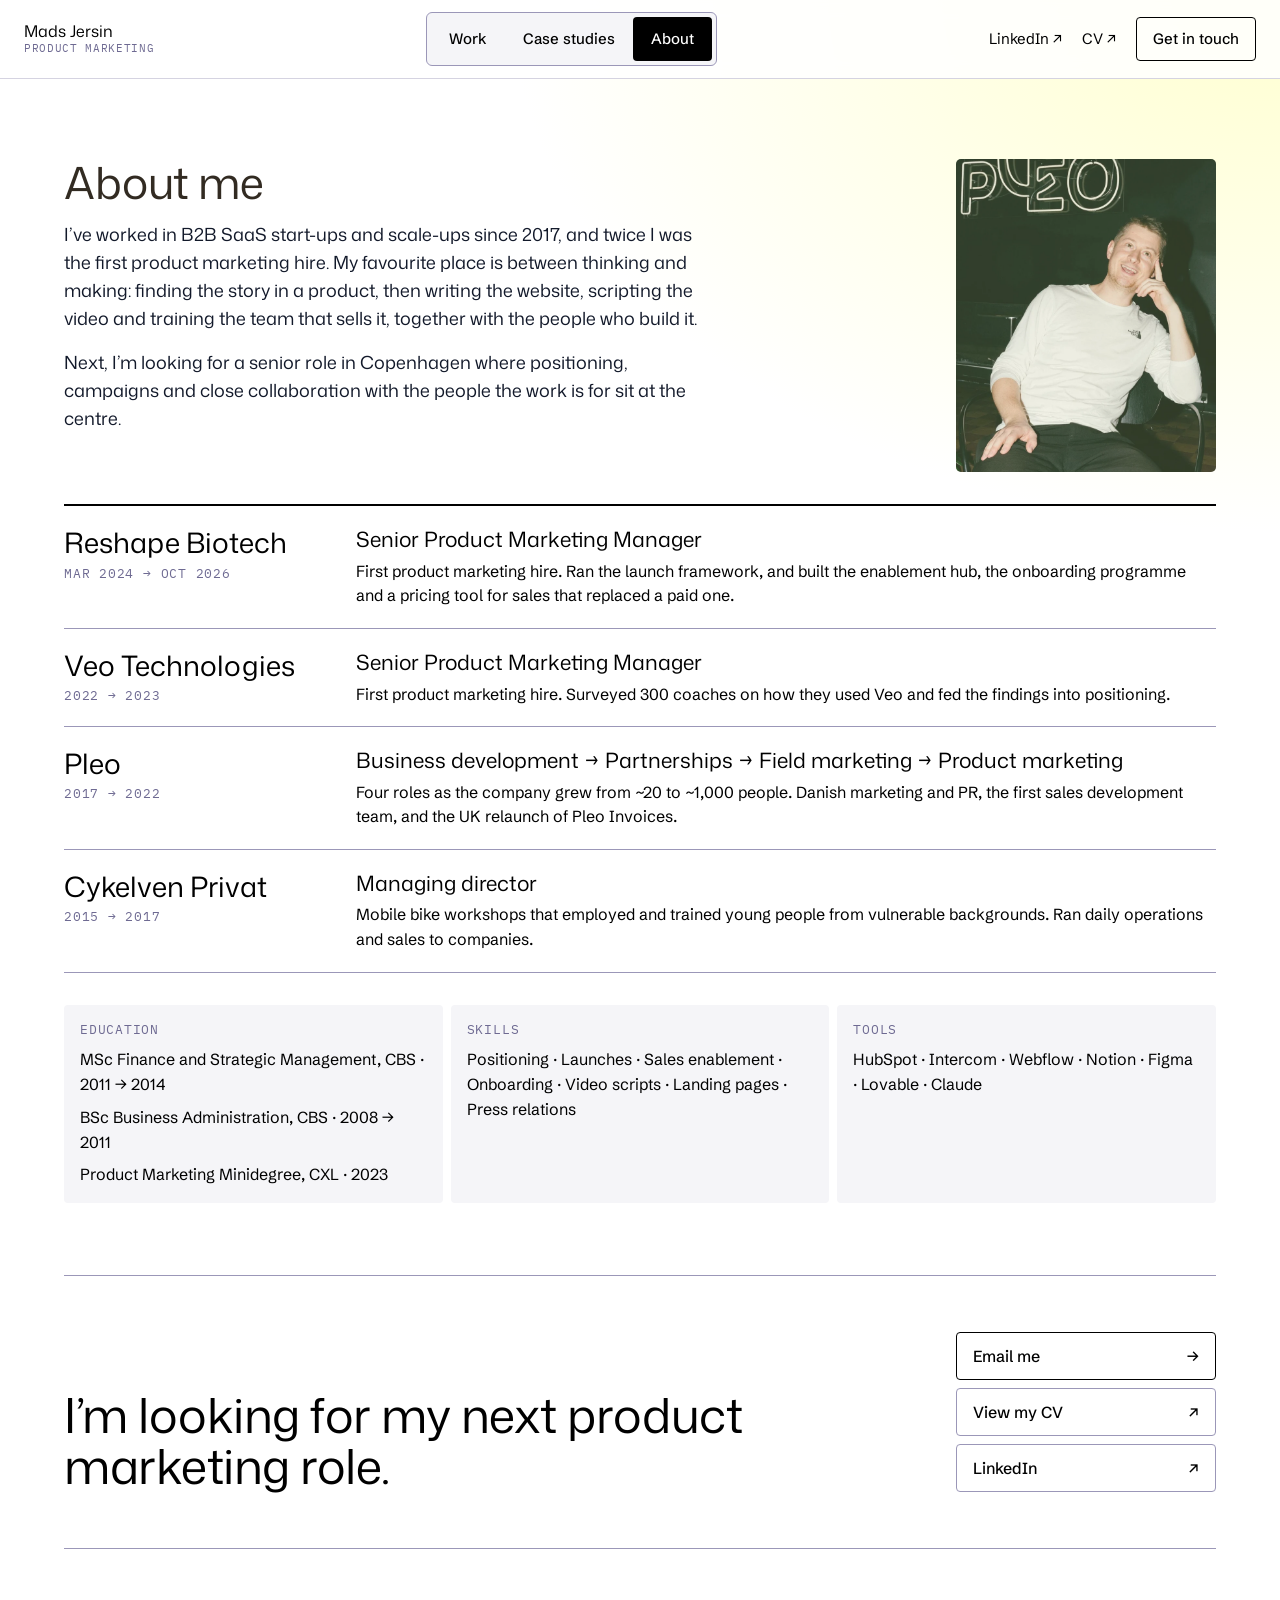
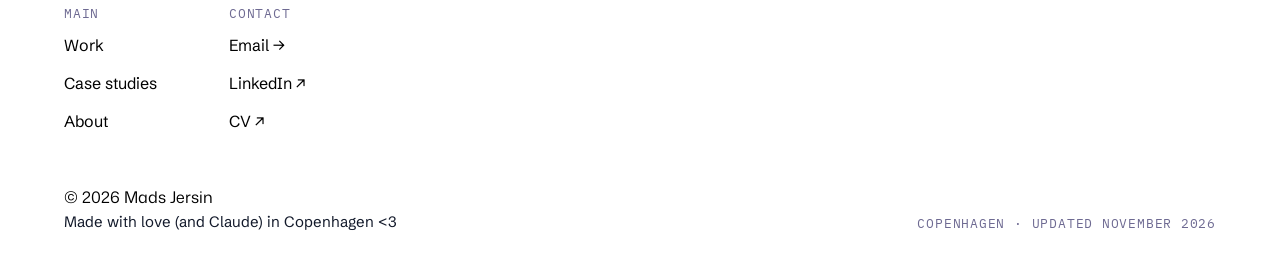
==== commit 3761a6c5: "Split the toolbox into skills and tools Co-Authored-By: Claude Opus 5.5 <noreply@anthropic.com> Clau" ====
--- a/about/index.html
+++ b/about/index.html
@@ -37,7 +37,8 @@
 <div class="roles"><div class="role"><div class="role-co"><strong>Reshape Biotech</strong><span class="label">Mar 2024 → Oct 2026</span></div><div class="role-what"><strong>Senior Product Marketing Manager</strong><span>First product marketing hire. Ran the launch framework, and built the enablement hub, the onboarding programme and a pricing tool for sales that replaced a paid one.</span></div></div><div class="role"><div class="role-co"><strong>Veo Technologies</strong><span class="label">2022 → 2023</span></div><div class="role-what"><strong>Senior Product Marketing Manager</strong><span>First product marketing hire. Surveyed 300 coaches on how they used Veo and fed the findings into positioning.</span></div></div><div class="role"><div class="role-co"><strong>Pleo</strong><span class="label">2017 → 2022</span></div><div class="role-what"><strong>Business development → Partnerships → Field marketing → Product marketing</strong><span>Four roles as the company grew from ~20 to ~1,000 people. Danish marketing and PR, the first sales development team, and the UK relaunch of Pleo Invoices.</span></div></div><div class="role"><div class="role-co"><strong>Cykelven Privat</strong><span class="label">2015 → 2017</span></div><div class="role-what"><strong>Managing director</strong><span>Mobile bike workshops that employed and trained young people from vulnerable backgrounds. Ran daily operations and sales to companies.</span></div></div></div>
 <div class="facts">
 <div class="fact"><span class="label">Education</span><span>MSc Finance and Strategic Management, CBS · 2011 → 2014</span><span>BSc Business Administration, CBS · 2008 → 2011</span><span>Product Marketing Minidegree, CXL · 2023</span></div>
-<div class="fact"><span class="label">Toolbox</span><span>Positioning · Launches · Sales enablement · Onboarding · Video scripts · Landing pages · Press relations · HubSpot · Intercom · Figma · Lovable · Claude</span></div>
+<div class="fact"><span class="label">Skills</span><span>Positioning · Launches · Sales enablement · Onboarding · Video scripts · Landing pages · Press relations</span></div>
+<div class="fact"><span class="label">Tools</span><span>HubSpot · Intercom · Webflow · Notion · Figma · Lovable · Claude</span></div>
 </div>
 </section>
 <section class="contact" aria-label="Contact">
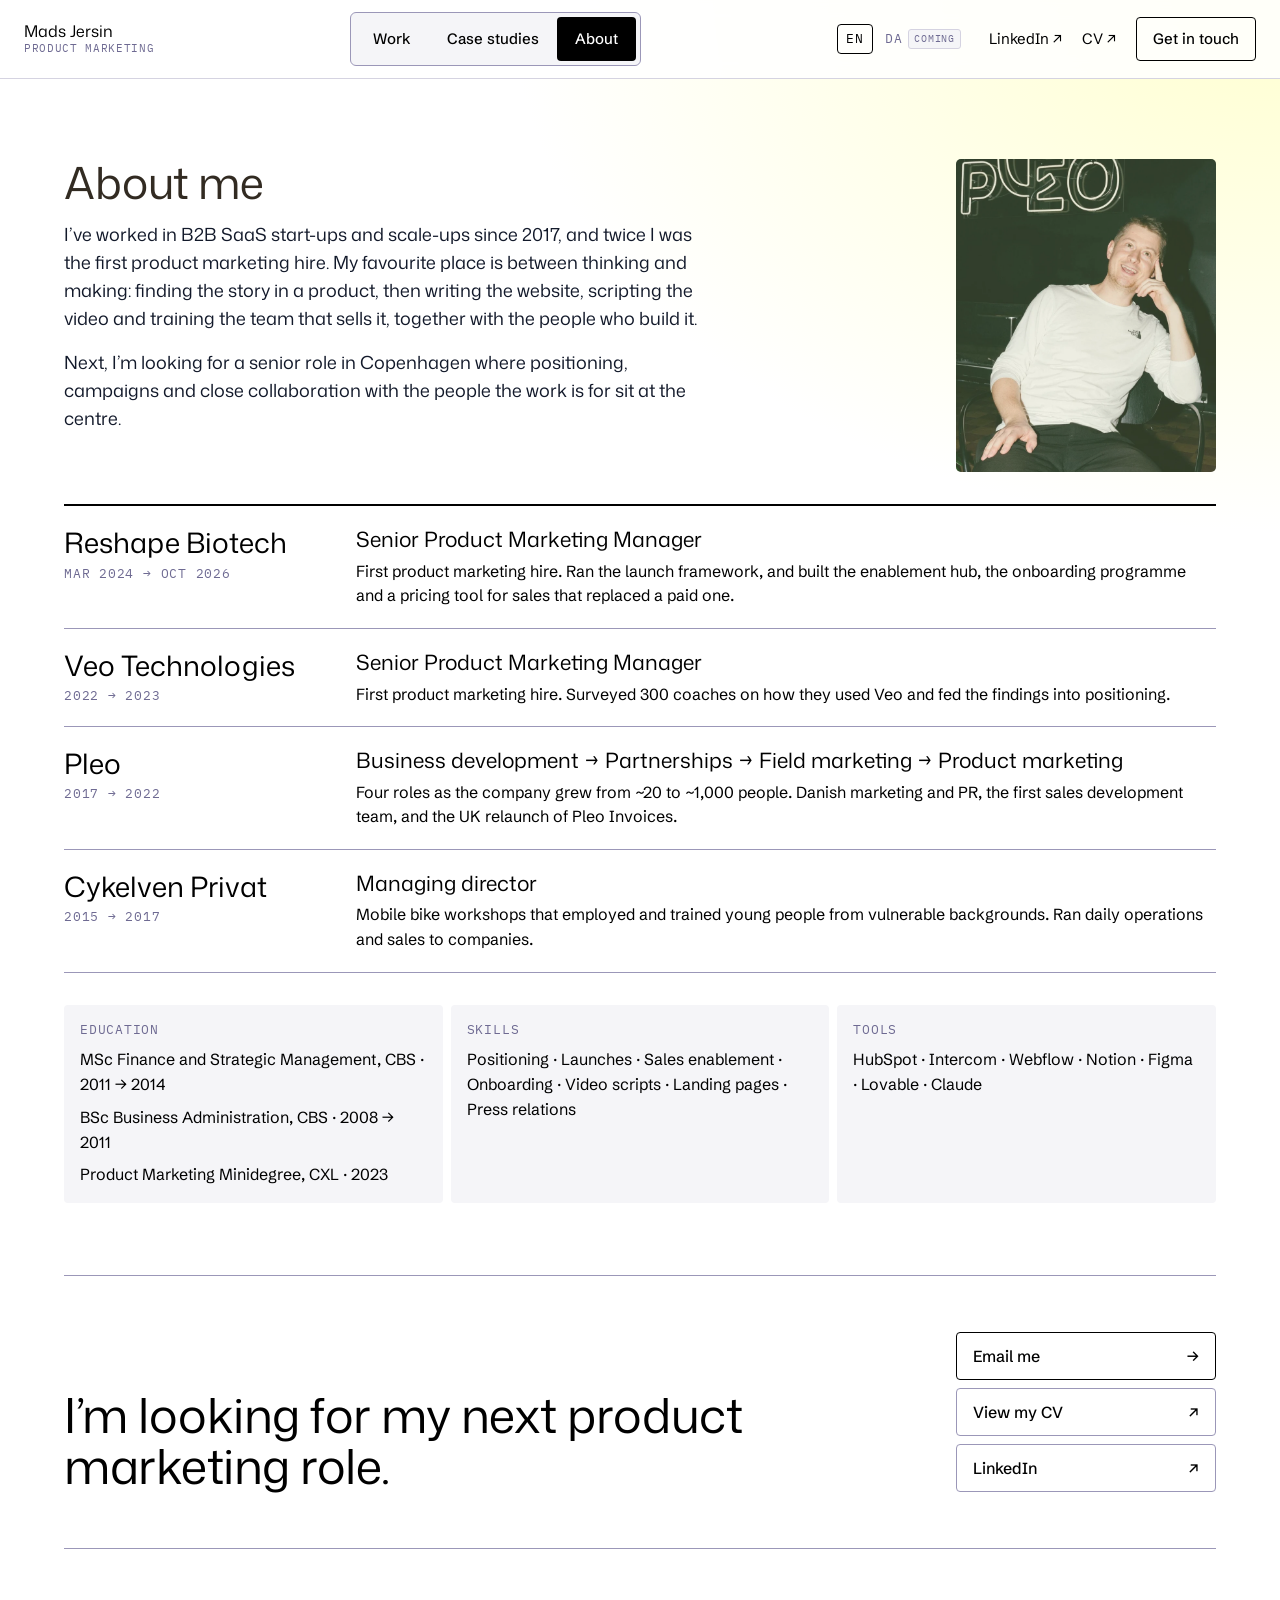
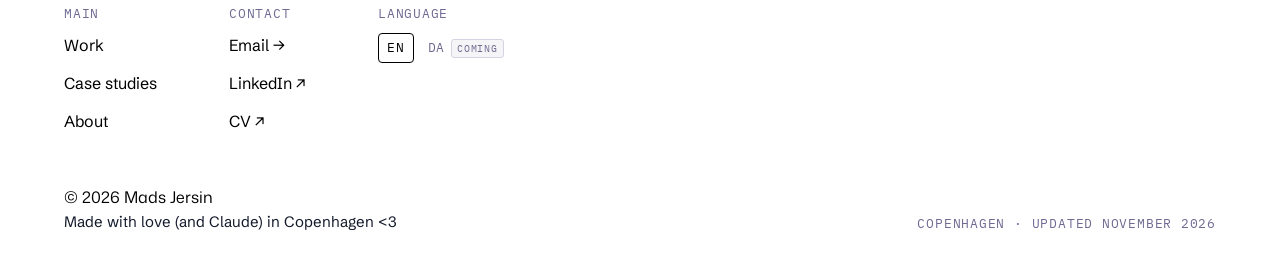
==== commit 8de47ef4: "Add EN/DA language toggle with Danish marked as coming Co-Authored-By: Claude Opus 5.5 <noreply@anth" ====
--- a/about/index.html
+++ b/about/index.html
@@ -19,6 +19,7 @@
 <a class="brand" href="../"><span class="brand-name">Mads Jersin</span><span class="label">Product marketing</span></a>
 <nav class="nav" aria-label="Main"><a href="../">Work</a><a href="../case-studies/">Case studies</a><a href="../about/" aria-current="page">About</a></nav>
 <div class="header-links">
+<div class="lang" role="group" aria-label="Language"><span class="lang-on" aria-current="true">EN</span><span class="lang-off" aria-disabled="true">DA <span class="soon">Coming</span></span></div>
 <a href="https://www.linkedin.com/in/madsjersin/" target="_blank" rel="noopener">LinkedIn ↗</a>
 <a href="https://drive.google.com/file/d/1JuSTkis4ubju15cBtVHwm5WneKTmhr91/view?usp=sharing" target="_blank" rel="noopener">CV ↗</a>
 <a class="cta" href="mailto:madsjersin@gmail.com">Get in touch</a>
@@ -53,6 +54,7 @@
 <div class="footer-cols">
 <div><span class="label">Main</span><a href="../">Work</a><a href="../case-studies/">Case studies</a><a href="../about/">About</a></div>
 <div><span class="label">Contact</span><a href="mailto:madsjersin@gmail.com">Email →</a><a href="https://www.linkedin.com/in/madsjersin/" target="_blank" rel="noopener">LinkedIn ↗</a><a href="https://drive.google.com/file/d/1JuSTkis4ubju15cBtVHwm5WneKTmhr91/view?usp=sharing" target="_blank" rel="noopener">CV ↗</a></div>
+<div><span class="label">Language</span><div class="lang" role="group" aria-label="Language"><span class="lang-on" aria-current="true">EN</span><span class="lang-off" aria-disabled="true">DA <span class="soon">Coming</span></span></div></div>
 </div>
 <div class="footer-base">
 <div><p>© 2026 Mads Jersin</p><p>Made with love (and Claude) in Copenhagen &lt;3</p></div>
--- a/assets/styles.css
+++ b/assets/styles.css
@@ -74,6 +74,13 @@
 .header-links a { text-decoration: none; min-height: 44px; display: inline-flex; align-items: center; white-space: nowrap; }
 .header-links .cta { padding: 0 16px; border: 1px solid var(--ink); border-radius: 4px; font-weight: 500; }
 
+/* Language toggle (Danish version to come) */
+.lang { display: inline-flex; align-items: center; gap: 4px; font-family: var(--mono); font-size: 13px; letter-spacing: 0.06em; }
+.lang-on { padding: 4px 8px; border: 1px solid var(--ink); border-radius: 4px; }
+.lang-off { display: inline-flex; align-items: center; gap: 6px; padding: 4px 8px; color: var(--lavender-ink); cursor: default; }
+.soon { padding: 1px 5px; border: 1px solid var(--lavender-soft); border-radius: 3px; background: var(--card); font-size: 10px; text-transform: uppercase; }
+.footer-cols .lang { flex-direction: row; align-items: center; align-self: flex-start; margin-top: 4px; }
+
 /* Buttons */
 .button, .more {
   display: inline-flex; align-items: center; gap: 10px; min-height: 48px; padding: 0 18px;
@@ -86,8 +93,8 @@
 
 /* Hero */
 .hero { display: flex; flex-direction: column; gap: 22px; padding: 72px 0 40px; }
-.hero h1 { max-width: 920px; font-family: var(--display); font-weight: 400; font-size: clamp(32px, 4.6vw, 56px); line-height: 1.08; letter-spacing: -0.015em; }
-.intro { max-width: 640px; font-family: var(--display); font-size: 19px; color: var(--deep-ink); }
+.hero h1 { font-family: var(--display); font-weight: 400; font-size: clamp(32px, 4.6vw, 56px); line-height: 1.08; letter-spacing: -0.015em; }
+.intro { max-width: 760px; font-family: var(--display); font-size: 19px; color: var(--deep-ink); }
 .hero-actions { display: flex; flex-wrap: wrap; gap: 8px; }
 .stats { display: flex; flex-wrap: wrap; gap: 10px 32px; padding-top: 18px; border-top: 1px solid var(--lavender-soft); }
 .stats li { font-size: 15px; line-height: 1.35; color: var(--deep-ink); }
